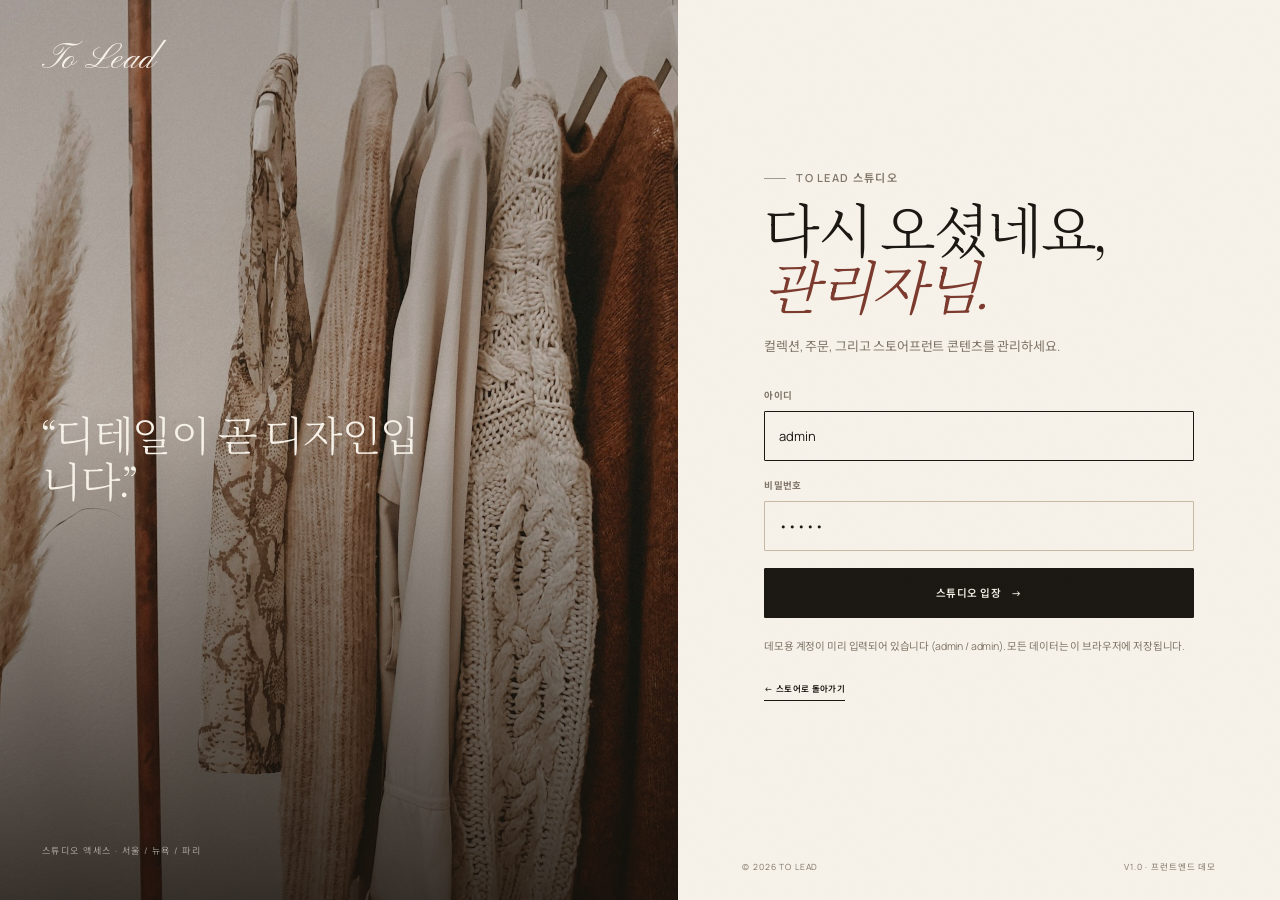
==== admin.html @ ca3bbfea "feat: rebrand as To Lead with Korean storefront and full admin content editor" ====
<!DOCTYPE html>
<html lang="ko" class="no-js">
<head>
  <meta charset="utf-8">
  <meta name="viewport" content="width=device-width, initial-scale=1">
  <meta name="theme-color" content="#f2ede4">
  <meta name="robots" content="noindex">
  <title>To Lead 스튜디오 — 관리자</title>
  <link rel="icon" href="assets/favicon.svg" type="image/svg+xml">
  <link rel="preconnect" href="https://fonts.googleapis.com">
  <link rel="preconnect" href="https://fonts.gstatic.com" crossorigin>
  <link href="https://fonts.googleapis.com/css2?family=Fraunces:ital,opsz,wght@0,9..144,300..600;1,9..144,300..600&family=Manrope:wght@300;400;500;600;700&family=Noto+Sans+KR:wght@300;400;500;600&family=Noto+Serif+KR:wght@300;400;500;600&family=Pinyon+Script&display=swap" rel="stylesheet">
  <link rel="stylesheet" href="assets/css/base.css">
  <link rel="stylesheet" href="assets/css/admin.css">
  <script>document.documentElement.className = document.documentElement.className.replace('no-js', 'js');</script>
</head>
<body class="admin-body" data-page="admin">
  <noscript><div class="noscript-note">To Lead 스튜디오는 JavaScript가 필요합니다.</div></noscript>

  <!-- Login ---------------------------------------------------------------->
  <section class="admin-login" id="admin-login">
    <div class="admin-login__visual">
      <img src="assets/images/editorial-rail.jpg" alt="To Lead 스튜디오의 뉴트럴 컬러 의류가 걸린 랙">
      <div class="admin-login__overlay">
        <span class="wordmark" style="color:var(--paper)">To Lead</span>
        <blockquote>“디테일이 곧 디자인입니다.”</blockquote>
        <span class="admin-login__caption">스튜디오 액세스 · 서울 / 뉴욕 / 파리</span>
      </div>
    </div>
    <div class="admin-login__panel">
      <div class="admin-login__box">
        <p class="eyebrow">To Lead 스튜디오</p>
        <h1>다시 오셨네요,<br><em>관리자님.</em></h1>
        <p class="admin-login__intro">컬렉션, 주문, 그리고 스토어프런트 콘텐츠를 관리하세요.</p>
        <form class="admin-login__form" data-admin-login>
          <div class="field">
            <label for="admin-email">아이디</label>
            <input class="input" id="admin-email" type="text" name="email" value="admin" autocomplete="username" required>
          </div>
          <div class="field">
            <label for="admin-password">비밀번호</label>
            <input class="input" id="admin-password" type="password" name="password" value="admin" autocomplete="current-password" required>
          </div>
          <p class="admin-login__error hide" data-login-error></p>
          <button class="btn btn--full" type="submit">스튜디오 입장 <span aria-hidden="true">→</span></button>
        </form>
        <p class="admin-login__note">데모용 계정이 미리 입력되어 있습니다 (admin / admin). 모든 데이터는 이 브라우저에 저장됩니다.</p>
        <a class="link-underline admin-login__back" href="index.html">← 스토어로 돌아가기</a>
      </div>
      <div class="admin-login__foot"><span>© <span data-year></span> To Lead</span><span>v1.0 · 프런트엔드 데모</span></div>
    </div>
  </section>

  <!-- Admin app ------------------------------------------------------------>
  <div class="admin-app" id="admin-app" hidden>
    <aside class="admin-side" id="admin-side">
      <div class="admin-side__brand">
        <a class="admin-brand" href="#overview"><span>To Lead</span><small>관리자</small></a>
      </div>
      <div class="admin-store"><span class="status-dot"></span>스토어 운영 중 <a href="index.html" target="_blank" rel="noopener">보기 <span aria-hidden="true">↗</span></a></div>
      <nav class="admin-nav" aria-label="스튜디오 메뉴">
        <a href="#overview" data-admin-tab="overview" class="is-active"></a>
        <a href="#orders" data-admin-tab="orders"></a>
        <a href="#products" data-admin-tab="products"></a>
        <a href="#customers" data-admin-tab="customers"></a>
        <a href="#content" data-admin-tab="content"></a>
        <a href="#settings" data-admin-tab="settings"></a>
      </nav>
      <div class="admin-side__bottom">
        <div class="admin-side__tip">
          <span class="eyebrow eyebrow--light">스튜디오 노트</span>
          <p>변경 사항은 이 브라우저에 즉시 저장되고 스토어프런트에 반영됩니다.</p>
        </div>
        <a class="admin-side__link" href="index.html" target="_blank" rel="noopener" data-admin-store-link>스토어프런트 보기 <span aria-hidden="true">↗</span></a>
        <button class="admin-side__link" type="button" data-admin-signout>로그아웃</button>
      </div>
    </aside>

    <div class="admin-main">
      <header class="admin-topbar">
        <div class="admin-topbar__left">
          <button class="icon-btn admin-menu-btn" type="button" data-admin-menu aria-label="메뉴 열기"></button>
          <div class="admin-crumbs"><span>스튜디오</span><span aria-hidden="true">/</span><strong data-admin-crumb>개요</strong></div>
        </div>
        <div class="admin-topbar__tools">
          <label class="admin-search">
            <span data-search-icon aria-hidden="true"></span>
            <input type="search" placeholder="검색 후 Enter" data-admin-search aria-label="스튜디오 검색">
          </label>
          <button class="icon-btn admin-bell" type="button" data-admin-notifications aria-label="알림"></button>
          <div class="admin-user"><span class="admin-avatar">TL</span><div><strong>To Lead</strong><span>오너</span></div></div>
        </div>
      </header>
      <main class="admin-content" id="admin-content"></main>
    </div>

    <div class="admin-scrim" data-admin-scrim></div>
  </div>

  <div class="admin-modal" id="admin-modal" aria-hidden="true">
    <div class="admin-modal__dialog" role="dialog" aria-modal="true" aria-labelledby="admin-modal-title">
      <button class="icon-btn admin-modal__close" type="button" data-admin-close aria-label="닫기"></button>
      <div id="admin-modal-body"></div>
    </div>
  </div>

  <div class="admin-toast-stack" data-admin-toasts role="status" aria-live="polite"></div>

  <script src="assets/js/store.js"></script>
  <script src="assets/js/admin.js"></script>
</body>
</html>
---- assets/css/base.css ----
/* ==========================================================================
   To Lead — base design system
   ========================================================================== */

:root {
  --paper: #f7f2e9;
  --paper-2: #f0e9dd;
  --sand: #e9dfce;
  --sand-deep: #dfd2bd;
  --ink: #1b1712;
  --ink-soft: #38322b;
  --muted: #7f7568;
  --line: #ddd2c1;
  --line-strong: #c8b9a4;
  --accent: #7b3a2d;
  --accent-soft: #a45a49;
  --olive: #4b5343;
  --white: #fffdf8;
  --serif: "Fraunces", "Noto Serif KR", "Iowan Old Style", Georgia, serif;
  --sans: "Manrope", "Noto Sans KR", "Helvetica Neue", Arial, sans-serif;
  --script: "Pinyon Script", "Noto Serif KR", cursive;
  --ease: cubic-bezier(.22, .61, .36, 1);
  --ease-out: cubic-bezier(.16, 1, .3, 1);
  --container: 1320px;
  --container-wide: 1560px;
  --header-h: 78px;
  --announce-h: 34px;
  --shadow-soft: 0 24px 70px rgba(39, 28, 17, .14);
  --shadow-card: 0 1px 0 rgba(255, 255, 255, .4) inset, 0 20px 50px rgba(39, 28, 17, .07);
}

* { box-sizing: border-box; }

html {
  scroll-behavior: smooth;
  -webkit-text-size-adjust: 100%;
}

body {
  margin: 0;
  background: var(--paper);
  color: var(--ink);
  font-family: var(--sans);
  font-size: 15px;
  font-weight: 400;
  line-height: 1.7;
  letter-spacing: -.01em;
  -webkit-font-smoothing: antialiased;
  text-rendering: optimizeLegibility;
  overflow-x: hidden;
}

/* 한글은 자간을 살짝 좁히고, 라틴 세리프 제목은 원래 리듬을 유지합니다. */
h1, h2, h3, h4, .display, .section-head__title {
  letter-spacing: -.025em;
  word-break: keep-all;
}

body::after {
  content: "";
  position: fixed;
  inset: 0;
  z-index: 9998;
  pointer-events: none;
  opacity: .022;
  background-image: url("data:image/svg+xml,%3Csvg xmlns='http://www.w3.org/2000/svg' width='160' height='160'%3E%3Cfilter id='n'%3E%3CfeTurbulence type='fractalNoise' baseFrequency='.82' numOctaves='3' stitchTiles='stitch'/%3E%3C/filter%3E%3Crect width='100%25' height='100%25' filter='url(%23n)'/%3E%3C/svg%3E");
}

body.no-scroll { overflow: hidden; }

img, svg { display: block; max-width: 100%; }
img { height: auto; }

a { color: inherit; text-decoration: none; }
button, input, select, textarea { font: inherit; color: inherit; }
button { cursor: pointer; }
ul, ol { margin: 0; padding: 0; list-style: none; }
p, h1, h2, h3, h4, h5, figure, blockquote { margin: 0; }
address { font-style: normal; }
::selection { background: var(--ink); color: var(--paper); }

:focus-visible {
  outline: 2px solid var(--accent);
  outline-offset: 3px;
}

.skip-link {
  position: fixed;
  left: 16px;
  top: -100px;
  z-index: 400;
  background: var(--ink);
  color: var(--paper);
  padding: 12px 18px;
  font-size: 12px;
  letter-spacing: .1em;
  text-transform: uppercase;
  transition: top .2s;
}
.skip-link:focus { top: 16px; }

/* Layout ------------------------------------------------------------------ */
.container {
  width: min(var(--container), calc(100% - 80px));
  margin-inline: auto;
}
.container-wide {
  width: min(var(--container-wide), calc(100% - 64px));
  margin-inline: auto;
}
.container-narrow {
  width: min(860px, calc(100% - 48px));
  margin-inline: auto;
}

.section { padding: 104px 0; }
.section--tight { padding: 72px 0; }
.section--paper { background: var(--paper-2); }
.section--ink { background: var(--ink); color: var(--paper); }

.section-head {
  display: grid;
  grid-template-columns: 1fr auto;
  align-items: end;
  gap: 24px;
  margin-bottom: 42px;
}
.section-head__title {
  font-family: var(--serif);
  font-weight: 300;
  font-size: clamp(34px, 4.2vw, 58px);
  line-height: 1.02;
  letter-spacing: -.035em;
  max-width: 18ch;
}
.section-head__side {
  display: flex;
  align-items: center;
  gap: 24px;
  padding-bottom: 6px;
}
.section-head__note {
  color: var(--muted);
  font-size: 12px;
  max-width: 28ch;
  line-height: 1.6;
}

/* Typography -------------------------------------------------------------- */
.display {
  font-family: var(--serif);
  font-weight: 300;
  letter-spacing: -.04em;
  line-height: .96;
  font-optical-sizing: auto;
}
.display em {
  font-style: italic;
  font-weight: 300;
  letter-spacing: -.05em;
}
.eyebrow {
  display: inline-flex;
  align-items: center;
  gap: 10px;
  font-size: 10px;
  font-weight: 600;
  letter-spacing: .24em;
  line-height: 1.3;
  text-transform: uppercase;
  color: var(--muted);
}
.eyebrow::before {
  content: "";
  width: 22px;
  height: 1px;
  background: currentColor;
  opacity: .7;
}
.eyebrow--plain::before { display: none; }
.eyebrow--light { color: rgba(247, 242, 233, .68); }

.lede {
  font-size: 15px;
  line-height: 1.75;
  color: var(--muted);
  max-width: 48ch;
}
.micro {
  font-size: 10px;
  letter-spacing: .16em;
  text-transform: uppercase;
  color: var(--muted);
}

.link-underline {
  display: inline-flex;
  align-items: center;
  gap: 8px;
  width: fit-content;
  padding-bottom: 4px;
  border-bottom: 1px solid currentColor;
  font-size: 10.5px;
  font-weight: 600;
  letter-spacing: .18em;
  text-transform: uppercase;
  transition: gap .3s var(--ease), color .3s;
}
.link-underline:hover { gap: 14px; color: var(--accent); }
.link-underline svg { width: 14px; height: 14px; transition: transform .3s var(--ease); }
.link-underline:hover svg { transform: translateX(2px); }

/* Buttons ----------------------------------------------------------------- */
.btn {
  display: inline-flex;
  align-items: center;
  justify-content: center;
  gap: 10px;
  min-height: 50px;
  padding: 0 28px;
  border: 1px solid var(--ink);
  border-radius: 1px;
  background: var(--ink);
  color: var(--paper);
  font-family: var(--sans);
  font-size: 10.5px;
  font-weight: 600;
  letter-spacing: .18em;
  line-height: 1.2;
  text-transform: uppercase;
  transition: background .3s var(--ease), color .3s var(--ease), border-color .3s var(--ease), transform .3s var(--ease);
}
.btn:hover { background: var(--accent); border-color: var(--accent); color: var(--white); }
.btn:active { transform: translateY(1px); }
.btn:disabled {
  opacity: .42;
  cursor: not-allowed;
  transform: none;
}
.btn svg { width: 15px; height: 15px; }
.btn--outline { background: transparent; color: var(--ink); }
.btn--outline:hover { background: var(--ink); border-color: var(--ink); color: var(--paper); }
.btn--light { background: var(--paper); border-color: var(--paper); color: var(--ink); }
.btn--light:hover { background: var(--white); border-color: var(--white); color: var(--ink); }
.btn--ghost-light { background: transparent; color: var(--paper); border-color: rgba(247, 242, 233, .4); }
.btn--ghost-light:hover { background: var(--paper); color: var(--ink); border-color: var(--paper); }
.btn--full { width: 100%; }
.btn--small { min-height: 40px; padding: 0 18px; font-size: 9.5px; }

.icon-btn {
  position: relative;
  display: inline-flex;
  align-items: center;
  justify-content: center;
  width: 38px;
  height: 38px;
  border: 0;
  background: transparent;
  color: var(--ink);
  transition: color .25s, opacity .25s;
}
.icon-btn:hover { color: var(--accent); }
.icon-btn svg { width: 20px; height: 20px; }
.icon-btn:disabled { opacity: .35; cursor: not-allowed; }

/* Announcement ------------------------------------------------------------ */
.announce {
  height: var(--announce-h);
  display: grid;
  grid-template-columns: 1fr auto 1fr;
  align-items: center;
  gap: 16px;
  padding: 0 32px;
  background: var(--ink);
  color: rgba(247, 242, 233, .82);
  font-size: 9.5px;
  font-weight: 500;
  letter-spacing: .17em;
  text-transform: uppercase;
}
.announce__main { color: var(--paper); }
.announce__side { opacity: .6; }
.announce__side:last-child { text-align: right; }

/* Header ------------------------------------------------------------------ */
.site-header {
  position: sticky;
  top: 0;
  z-index: 60;
  background: rgba(247, 242, 233, .9);
  border-bottom: 1px solid var(--line);
  -webkit-backdrop-filter: blur(16px);
  backdrop-filter: blur(16px);
  transition: box-shadow .35s var(--ease), background .35s;
}
.site-header.is-scrolled {
  background: rgba(247, 242, 233, .96);
  box-shadow: 0 12px 40px rgba(39, 28, 17, .07);
}
.header__inner {
  display: grid;
  grid-template-columns: 1fr auto 1fr;
  align-items: center;
  height: var(--header-h);
}
.header__menu { display: none; justify-self: start; }
.wordmark {
  justify-self: start;
  display: inline-flex;
  align-items: center;
  gap: 4px;
  font-family: var(--script);
  font-size: 38px;
  font-weight: 400;
  letter-spacing: .01em;
  line-height: 1;
  color: var(--ink);
}
.wordmark__name { white-space: nowrap; padding-right: 4px; }
.wordmark--script .wordmark__name { transform: translateY(2px); }
.wordmark--image { padding: 2px 0; }
.wordmark--image img { height: 32px; width: auto; max-width: 180px; object-fit: contain; }
.wordmark.is-light { color: var(--paper); }
.wordmark__mark {
  margin-top: 3px;
  font-family: var(--sans);
  font-size: 7px;
  letter-spacing: 0;
  opacity: .55;
}
.header__nav {
  display: flex;
  align-items: center;
  justify-content: center;
  gap: clamp(20px, 3vw, 42px);
}
.header__nav a {
  position: relative;
  padding: 6px 0;
  font-size: 10px;
  font-weight: 600;
  letter-spacing: .17em;
  text-transform: uppercase;
  color: var(--ink-soft);
  white-space: nowrap;
}
.header__nav a::after {
  content: "";
  position: absolute;
  left: 0;
  right: 0;
  bottom: 0;
  height: 1px;
  background: var(--ink);
  transform: scaleX(0);
  transform-origin: right;
  transition: transform .35s var(--ease);
}
.header__nav a:hover::after,
.header__nav a.is-active::after { transform: scaleX(1); transform-origin: left; }
.header__nav a.is-active { color: var(--ink); }
.header__tools {
  justify-self: end;
  display: flex;
  align-items: center;
  gap: 1px;
}
.tool-count {
  position: absolute;
  top: 4px;
  right: 1px;
  min-width: 15px;
  height: 15px;
  padding: 0 4px;
  border-radius: 20px;
  background: var(--accent);
  color: var(--white);
  font-size: 8px;
  font-weight: 700;
  line-height: 15px;
  text-align: center;
  letter-spacing: 0;
}
.tool-count[data-empty="true"] { display: none; }
.header__account-name {
  display: none;
  margin-right: 4px;
  font-size: 9.5px;
  letter-spacing: .1em;
  text-transform: uppercase;
}

/* Mobile navigation ------------------------------------------------------- */
.mobile-nav {
  position: fixed;
  top: 0;
  left: 0;
  z-index: 96;
  display: flex;
  flex-direction: column;
  width: min(440px, 92vw);
  height: 100dvh;
  padding: 24px 28px 32px;
  background: var(--paper);
  box-shadow: var(--shadow-soft);
  transform: translateX(-105%);
  visibility: hidden;
  transition: transform .5s var(--ease-out), visibility .5s;
}
.mobile-nav.is-open { transform: none; visibility: visible; }
.mobile-nav__head {
  display: flex;
  align-items: center;
  justify-content: space-between;
  padding-bottom: 24px;
  border-bottom: 1px solid var(--line);
}
.mobile-nav__links {
  display: flex;
  flex-direction: column;
  gap: 4px;
  padding: 34px 0;
}
.mobile-nav__links a {
  display: flex;
  align-items: baseline;
  gap: 14px;
  padding: 8px 0;
  font-family: var(--serif);
  font-size: 34px;
  font-weight: 300;
  letter-spacing: -.03em;
  line-height: 1.1;
}
.mobile-nav__links a span {
  font-family: var(--sans);
  font-size: 9px;
  letter-spacing: .14em;
  color: var(--muted);
}
.mobile-nav__links a:hover { color: var(--accent); }
.mobile-nav__foot {
  margin-top: auto;
  padding-top: 24px;
  border-top: 1px solid var(--line);
  display: grid;
  gap: 14px;
  font-size: 12px;
  color: var(--muted);
}
.mobile-nav__foot a { color: var(--ink); }

/* Footer ------------------------------------------------------------------ */
.site-footer {
  background: var(--paper);
  border-top: 1px solid var(--line);
  padding-top: 74px;
}
.footer__top {
  display: grid;
  grid-template-columns: minmax(250px, 1.15fr) 2fr;
  gap: 80px;
  padding-bottom: 64px;
}
.footer__brand { max-width: 330px; }
.footer__brand .wordmark { font-size: 36px; }
.footer__blurb {
  margin-top: 18px;
  color: var(--muted);
  font-size: 13px;
  line-height: 1.8;
  max-width: 32ch;
}
.footer__social {
  display: flex;
  gap: 18px;
  margin-top: 26px;
  font-size: 9.5px;
  font-weight: 600;
  letter-spacing: .16em;
  text-transform: uppercase;
  color: var(--muted);
}
.footer__social a:hover { color: var(--ink); }
.footer__cols {
  display: grid;
  grid-template-columns: repeat(4, 1fr);
  gap: 32px;
}
.footer__col h4 {
  margin-bottom: 18px;
  font-size: 9.5px;
  font-weight: 700;
  letter-spacing: .2em;
  text-transform: uppercase;
}
.footer__col a {
  display: block;
  width: fit-content;
  padding: 4px 0;
  color: var(--muted);
  font-size: 13px;
  transition: color .25s;
}
.footer__col a:hover { color: var(--ink); }
.footer__bottom {
  display: flex;
  align-items: center;
  justify-content: space-between;
  gap: 24px;
  padding: 22px 0;
  border-top: 1px solid var(--line);
  color: var(--muted);
  font-size: 9.5px;
  letter-spacing: .1em;
  text-transform: uppercase;
}
.footer__legal { display: flex; gap: 22px; }
.footer__legal a:hover { color: var(--ink); }
.footer__currency { display: flex; align-items: center; gap: 10px; }
.pay-marks { display: flex; gap: 5px; }
.pay-marks span {
  display: inline-flex;
  align-items: center;
  justify-content: center;
  height: 20px;
  padding: 0 6px;
  border: 1px solid var(--line-strong);
  font-size: 7px;
  font-weight: 700;
  letter-spacing: .06em;
}

/* Overlay, drawers, modals ------------------------------------------------ */
.scrim {
  position: fixed;
  inset: 0;
  z-index: 90;
  background: rgba(22, 17, 12, .42);
  -webkit-backdrop-filter: blur(3px);
  backdrop-filter: blur(3px);
  opacity: 0;
  visibility: hidden;
  transition: opacity .4s var(--ease), visibility .4s;
}
.scrim.is-visible { opacity: 1; visibility: visible; }

.drawer {
  position: fixed;
  top: 0;
  right: 0;
  z-index: 97;
  display: flex;
  flex-direction: column;
  width: min(460px, 100vw);
  height: 100dvh;
  background: var(--paper);
  box-shadow: var(--shadow-soft);
  transform: translateX(105%);
  visibility: hidden;
  transition: transform .5s var(--ease-out), visibility .5s;
}
.drawer.is-open { transform: none; visibility: visible; }
.drawer--wish { z-index: 96; }
.drawer__head {
  display: flex;
  align-items: flex-start;
  justify-content: space-between;
  gap: 16px;
  padding: 26px 28px 20px;
  border-bottom: 1px solid var(--line);
}
.drawer__title {
  font-family: var(--serif);
  font-size: 28px;
  font-weight: 300;
  letter-spacing: -.025em;
  line-height: 1.1;
}
.drawer__title span { color: var(--muted); font-family: var(--sans); font-size: 11px; letter-spacing: .1em; vertical-align: middle; margin-left: 6px; }
.drawer__body { flex: 1; overflow-y: auto; padding: 22px 28px; }
.drawer__foot { border-top: 1px solid var(--line); padding: 22px 28px 26px; }
.drawer__empty {
  display: flex;
  flex-direction: column;
  align-items: center;
  justify-content: center;
  height: 100%;
  min-height: 300px;
  text-align: center;
  color: var(--muted);
}
.drawer__empty svg { width: 38px; height: 38px; margin-bottom: 18px; opacity: .6; }
.drawer__empty h3 { font-family: var(--serif); font-size: 24px; font-weight: 300; color: var(--ink); margin-bottom: 6px; }
.drawer__empty p { font-size: 13px; max-width: 28ch; margin-bottom: 22px; }

.ship-meter { margin-bottom: 20px; }
.ship-meter__label {
  display: flex;
  justify-content: space-between;
  gap: 16px;
  margin-bottom: 8px;
  font-size: 10px;
  letter-spacing: .08em;
  color: var(--muted);
}
.ship-meter__track { height: 2px; background: var(--line); overflow: hidden; }
.ship-meter__fill { height: 100%; background: var(--accent); transition: width .5s var(--ease); }

.cart-line {
  display: grid;
  grid-template-columns: 82px 1fr auto;
  gap: 16px;
  padding: 0 0 20px;
  margin-bottom: 20px;
  border-bottom: 1px solid var(--line);
}
.cart-line:last-child { margin-bottom: 0; }
.cart-line__media { width: 82px; aspect-ratio: 3/4; background: var(--sand); overflow: hidden; }
.cart-line__media img { width: 100%; height: 100%; object-fit: cover; }
.cart-line__info { min-width: 0; }
.cart-line__name {
  font-family: var(--serif);
  font-size: 16px;
  font-weight: 400;
  line-height: 1.25;
  letter-spacing: -.01em;
  margin-bottom: 3px;
}
.cart-line__meta { font-size: 10.5px; letter-spacing: .06em; color: var(--muted); }
.cart-line__price { margin-top: 8px; font-size: 12px; }
.cart-line__side { display: flex; flex-direction: column; align-items: flex-end; justify-content: space-between; }
.cart-line__remove { border: 0; background: none; color: var(--muted); padding: 2px; }
.cart-line__remove:hover { color: var(--accent); }
.cart-line__remove svg { width: 14px; height: 14px; }
.qty {
  display: inline-flex;
  align-items: center;
  border: 1px solid var(--line);
  height: 32px;
}
.qty button {
  width: 28px;
  height: 100%;
  border: 0;
  background: none;
  font-size: 15px;
  line-height: 1;
  color: var(--muted);
}
.qty button:hover { color: var(--ink); }
.qty span { min-width: 22px; text-align: center; font-size: 11px; }

.cart-summary { display: grid; gap: 8px; margin-bottom: 16px; }
.cart-summary__row { display: flex; justify-content: space-between; font-size: 12px; color: var(--muted); }
.cart-summary__row--total {
  margin-top: 6px;
  padding-top: 12px;
  border-top: 1px solid var(--line);
  color: var(--ink);
  font-size: 14px;
  font-weight: 600;
}
.drawer__note { margin-top: 12px; text-align: center; font-size: 9.5px; letter-spacing: .1em; text-transform: uppercase; color: var(--muted); }

.wish-line {
  display: grid;
  grid-template-columns: 72px 1fr auto;
  gap: 14px;
  align-items: center;
  padding: 0 0 18px;
  margin-bottom: 18px;
  border-bottom: 1px solid var(--line);
}
.wish-line__media { width: 72px; aspect-ratio: 3/4; background: var(--sand); overflow: hidden; }
.wish-line__media img { width: 100%; height: 100%; object-fit: cover; }
.wish-line h4 { font-family: var(--serif); font-size: 15px; font-weight: 400; }
.wish-line p { font-size: 11px; color: var(--muted); }
.wish-line__actions { display: flex; flex-direction: column; gap: 8px; align-items: flex-end; }
.wish-line__actions .link-underline { font-size: 8.5px; }

/* Search ------------------------------------------------------------------ */
.search-panel {
  position: fixed;
  inset: 0;
  z-index: 99;
  background: var(--paper);
  opacity: 0;
  visibility: hidden;
  transform: translateY(-2%);
  transition: opacity .35s var(--ease), transform .45s var(--ease-out), visibility .4s;
  overflow-y: auto;
}
.search-panel.is-open { opacity: 1; visibility: visible; transform: none; }
.search-panel__inner { width: min(960px, calc(100% - 48px)); margin: 0 auto; padding: 26px 0 60px; }
.search-panel__head {
  display: flex;
  align-items: center;
  justify-content: space-between;
  padding-bottom: 22px;
  border-bottom: 1px solid var(--line);
}
.search-form { position: relative; margin: 38px 0 12px; }
.search-form input {
  width: 100%;
  padding: 8px 48px 16px 0;
  border: 0;
  border-bottom: 1px solid var(--ink);
  border-radius: 0;
  background: transparent;
  font-family: var(--serif);
  font-size: clamp(30px, 4.5vw, 52px);
  font-weight: 300;
  letter-spacing: -.04em;
  outline: none;
}
.search-form input::placeholder { color: var(--line-strong); }
.search-form__clear { position: absolute; right: 0; bottom: 18px; }
.search-suggestions { display: flex; flex-wrap: wrap; gap: 8px; margin: 18px 0 42px; }
.search-suggestions button {
  border: 1px solid var(--line);
  background: transparent;
  padding: 7px 14px;
  font-size: 10.5px;
  letter-spacing: .08em;
  color: var(--muted);
  transition: border-color .25s, color .25s;
}
.search-suggestions button:hover { border-color: var(--ink); color: var(--ink); }
.search-results { display: grid; grid-template-columns: 1fr 1fr; gap: 12px 32px; }
.search-result {
  display: grid;
  grid-template-columns: 66px 1fr auto;
  align-items: center;
  gap: 14px;
  padding: 10px 0;
  border-bottom: 1px solid var(--line);
}
.search-result__media { width: 66px; aspect-ratio: 3/4; background: var(--sand); overflow: hidden; }
.search-result__media img { width: 100%; height: 100%; object-fit: cover; }
.search-result h4 { font-family: var(--serif); font-size: 15px; font-weight: 400; line-height: 1.25; }
.search-result p { font-size: 10px; color: var(--muted); letter-spacing: .06em; }
.search-result span { font-size: 12px; }
.search-empty { padding: 30px 0; color: var(--muted); font-size: 13px; }
.search-heading { margin: 0 0 12px; font-size: 10px; letter-spacing: .18em; text-transform: uppercase; color: var(--muted); }

/* Modal ------------------------------------------------------------------- */
.modal {
  position: fixed;
  inset: 0;
  z-index: 100;
  display: grid;
  place-items: center;
  padding: 20px;
  opacity: 0;
  visibility: hidden;
  transition: opacity .3s var(--ease), visibility .3s;
  overflow-y: auto;
}
.modal.is-open { opacity: 1; visibility: visible; }
.modal__dialog {
  position: relative;
  width: min(520px, 100%);
  max-height: calc(100dvh - 40px);
  overflow-y: auto;
  background: var(--paper);
  padding: 42px;
  box-shadow: var(--shadow-soft);
  transform: translateY(16px);
  transition: transform .4s var(--ease-out);
}
.modal.is-open .modal__dialog { transform: none; }
.modal__dialog--wide { width: min(820px, 100%); }
.modal__close { position: absolute; top: 14px; right: 14px; }
.modal__eyebrow { margin-bottom: 12px; }
.modal__title {
  font-family: var(--serif);
  font-size: clamp(28px, 4vw, 40px);
  font-weight: 300;
  line-height: 1.05;
  letter-spacing: -.035em;
}
.modal__text { margin-top: 10px; color: var(--muted); font-size: 13px; line-height: 1.7; }

/* Quick add --------------------------------------------------------------- */
.quick-add__product { display: grid; grid-template-columns: 126px 1fr; gap: 24px; margin: 28px 0 24px; }
.quick-add__media { width: 126px; aspect-ratio: 3/4; background: var(--sand); overflow: hidden; }
.quick-add__media img { width: 100%; height: 100%; object-fit: cover; }
.quick-add__name { font-family: var(--serif); font-size: 22px; font-weight: 400; line-height: 1.15; }
.quick-add__price { font-size: 13px; margin-top: 5px; }
.quick-add__meta { color: var(--muted); font-size: 11px; margin-top: 8px; }
.quick-add__sizes { display: flex; flex-wrap: wrap; gap: 7px; margin: 8px 0 22px; }
.quick-add__sizes button {
  min-width: 42px;
  height: 38px;
  padding: 0 11px;
  border: 1px solid var(--line-strong);
  background: transparent;
  font-size: 10.5px;
  letter-spacing: .06em;
}
.quick-add__sizes button:hover { border-color: var(--ink); }
.quick-add__sizes button.is-selected { background: var(--ink); border-color: var(--ink); color: var(--paper); }
.quick-add__link { margin-top: 15px; display: flex; justify-content: center; }

/* Toasts ------------------------------------------------------------------ */
.toast-stack {
  position: fixed;
  right: 24px;
  bottom: 24px;
  z-index: 300;
  display: flex;
  flex-direction: column;
  align-items: flex-end;
  gap: 8px;
  pointer-events: none;
}
.toast {
  display: flex;
  align-items: center;
  gap: 10px;
  min-width: 220px;
  max-width: 360px;
  padding: 13px 18px;
  background: var(--ink);
  color: var(--paper);
  box-shadow: 0 16px 40px rgba(22, 17, 12, .25);
  font-size: 12px;
  line-height: 1.5;
  letter-spacing: .01em;
  opacity: 0;
  transform: translateY(10px);
  animation: toast-in .35s var(--ease-out) forwards;
}
.toast svg { width: 15px; height: 15px; flex: 0 0 auto; color: var(--sand); }
.toast.is-out { animation: toast-out .3s var(--ease) forwards; }
@keyframes toast-in { to { opacity: 1; transform: none; } }
@keyframes toast-out { to { opacity: 0; transform: translateY(8px); } }

/* Forms ------------------------------------------------------------------- */
.field { display: grid; gap: 7px; }
.field > label,
.form-label {
  font-size: 9.5px;
  font-weight: 700;
  letter-spacing: .16em;
  text-transform: uppercase;
  color: var(--muted);
}
.input,
.select,
.textarea {
  width: 100%;
  height: 50px;
  padding: 0 14px;
  border: 1px solid var(--line-strong);
  border-radius: 1px;
  background: transparent;
  color: var(--ink);
  font-size: 13px;
  outline: none;
  transition: border-color .25s;
}
.textarea { height: auto; min-height: 96px; padding: 12px 14px; resize: vertical; line-height: 1.6; }
.input:focus, .select:focus, .textarea:focus { border-color: var(--ink); }
.input::placeholder, .textarea::placeholder { color: var(--muted); opacity: .7; }
.select {
  appearance: none;
  -webkit-appearance: none;
  padding-right: 38px;
  background-image: url("data:image/svg+xml,%3Csvg xmlns='http://www.w3.org/2000/svg' width='12' height='12' viewBox='0 0 24 24' fill='none' stroke='%231b1712' stroke-width='1.5'%3E%3Cpath d='m6 9 6 6 6-6'/%3E%3C/svg%3E");
  background-repeat: no-repeat;
  background-position: right 14px center;
}
.form-grid { display: grid; grid-template-columns: 1fr 1fr; gap: 16px; }
.form-grid .field--full { grid-column: 1 / -1; }
.form-note { font-size: 11px; line-height: 1.65; color: var(--muted); }
.form-error { color: var(--accent); font-size: 11px; margin-top: 8px; }
.check { display: flex; gap: 10px; align-items: flex-start; font-size: 12px; color: var(--muted); cursor: pointer; }
.check input { width: 15px; height: 15px; margin-top: 2px; accent-color: var(--ink); }

/* Product cards ----------------------------------------------------------- */
.product-grid {
  display: grid;
  grid-template-columns: repeat(4, minmax(0, 1fr));
  gap: 38px 24px;
}
.product-card { position: relative; min-width: 0; }
.product-card__media {
  position: relative;
  display: block;
  aspect-ratio: 3 / 4;
  background: var(--sand);
  overflow: hidden;
}
.product-card__media img {
  width: 100%;
  height: 100%;
  object-fit: cover;
  transition: transform 1.1s var(--ease-out), filter .5s;
}
.product-card:hover .product-card__media img { transform: scale(1.035); }
.product-card__badges {
  position: absolute;
  top: 12px;
  left: 12px;
  z-index: 2;
  display: flex;
  flex-direction: column;
  gap: 5px;
  align-items: flex-start;
}
.badge {
  display: inline-flex;
  align-items: center;
  height: 22px;
  padding: 0 8px;
  background: var(--paper);
  color: var(--ink);
  font-size: 8px;
  font-weight: 700;
  letter-spacing: .14em;
  text-transform: uppercase;
}
.badge--dark { background: var(--ink); color: var(--paper); }
.badge--sale { background: var(--accent); color: var(--white); }
.badge--muted { background: rgba(247, 242, 233, .88); color: var(--ink); }
.wish-btn {
  position: absolute;
  top: 10px;
  right: 10px;
  z-index: 2;
  display: grid;
  place-items: center;
  width: 34px;
  height: 34px;
  border: 0;
  border-radius: 50%;
  background: rgba(247, 242, 233, .86);
  color: var(--ink);
  -webkit-backdrop-filter: blur(6px);
  backdrop-filter: blur(6px);
  transition: background .25s, color .25s, transform .25s;
}
.wish-btn:hover { background: var(--paper); transform: scale(1.05); }
.wish-btn svg { width: 17px; height: 17px; }
.wish-btn.is-active { background: var(--ink); color: var(--paper); }
.wish-btn.is-active svg { fill: currentColor; }
.quick-add-btn {
  position: absolute;
  left: 12px;
  right: 12px;
  bottom: 12px;
  z-index: 2;
  display: flex;
  align-items: center;
  justify-content: center;
  gap: 8px;
  height: 42px;
  border: 0;
  background: rgba(247, 242, 233, .94);
  color: var(--ink);
  font-size: 9px;
  font-weight: 700;
  letter-spacing: .16em;
  text-transform: uppercase;
  -webkit-backdrop-filter: blur(8px);
  backdrop-filter: blur(8px);
  opacity: 0;
  transform: translateY(10px);
  transition: opacity .3s var(--ease), transform .3s var(--ease), background .25s;
}
.quick-add-btn:hover { background: var(--ink); color: var(--paper); }
.quick-add-btn svg { width: 13px; height: 13px; }
.product-card:hover .quick-add-btn,
.product-card:focus-within .quick-add-btn { opacity: 1; transform: none; }
.product-card__info { padding-top: 14px; }
.product-card__meta {
  display: flex;
  justify-content: space-between;
  gap: 10px;
  margin-bottom: 5px;
  font-size: 8.5px;
  font-weight: 600;
  letter-spacing: .14em;
  text-transform: uppercase;
  color: var(--muted);
}
.product-card__name {
  font-family: var(--serif);
  font-size: 17px;
  font-weight: 400;
  line-height: 1.25;
  letter-spacing: -.015em;
}
.product-card__name a:hover { color: var(--accent); }
.product-card__bottom {
  display: flex;
  align-items: center;
  justify-content: space-between;
  gap: 12px;
  margin-top: 7px;
}
.product-card__price { font-size: 12px; letter-spacing: .02em; }
.product-card__price s { color: var(--muted); margin-left: 5px; font-size: 10.5px; }
.product-card__price .sale { color: var(--accent); }
.swatches { display: flex; gap: 5px; }
.swatch-dot {
  width: 10px;
  height: 10px;
  border-radius: 50%;
  border: 1px solid rgba(27, 23, 18, .16);
  box-shadow: 0 0 0 1px var(--paper) inset;
}
.sold-out-note { color: var(--muted); font-size: 10px; letter-spacing: .08em; text-transform: uppercase; }

/* Reveal animations ------------------------------------------------------- */
.js [data-reveal] {
  opacity: 0;
  transform: translateY(26px);
  transition: opacity .9s var(--ease), transform .9s var(--ease);
}
.js [data-reveal].is-in { opacity: 1; transform: none; }
.js [data-reveal][data-delay="1"] { transition-delay: .1s; }
.js [data-reveal][data-delay="2"] { transition-delay: .2s; }
.js [data-reveal][data-delay="3"] { transition-delay: .3s; }

@keyframes fade-up {
  from { opacity: 0; transform: translateY(16px); }
  to { opacity: 1; transform: none; }
}

/* Helpers ----------------------------------------------------------------- */
.sr-only {
  position: absolute;
  width: 1px;
  height: 1px;
  padding: 0;
  margin: -1px;
  overflow: hidden;
  clip: rect(0, 0, 0, 0);
  white-space: nowrap;
  border: 0;
}
.muted { color: var(--muted); }
.text-center { text-align: center; }
.hide { display: none !important; }
.rule { border: 0; border-top: 1px solid var(--line); }
.noscript-note {
  padding: 18px;
  background: var(--sand);
  text-align: center;
  font-size: 13px;
}

/* Responsive -------------------------------------------------------------- */
@media (max-width: 1180px) {
  .header__nav { gap: 22px; }
  .footer__top { gap: 48px; }
  .footer__cols { gap: 24px; }
}

@media (max-width: 980px) {
  :root { --header-h: 68px; }
  .container { width: calc(100% - 56px); }
  .container-wide { width: calc(100% - 48px); }
  .section { padding: 80px 0; }
  .header__nav { display: none; }
  .header__inner { grid-template-columns: auto 1fr auto; }
  .header__menu { display: inline-flex; }
  .wordmark { justify-self: center; font-size: 27px; }
  .header__tools .icon-btn--account,
  .header__tools .icon-btn--wish { display: none; }
  .product-grid { grid-template-columns: repeat(3, minmax(0, 1fr)); }
  .quick-add-btn { opacity: 1; transform: none; }
  .footer__top { grid-template-columns: 1fr; gap: 46px; }
  .footer__brand { max-width: 440px; }
  .search-results { grid-template-columns: 1fr; }
}

@media (max-width: 760px) {
  :root { --header-h: 62px; --announce-h: 31px; }
  .announce { grid-template-columns: 1fr; padding: 0 16px; text-align: center; font-size: 8.5px; letter-spacing: .13em; }
  .announce__side { display: none; }
  .container { width: calc(100% - 36px); }
  .container-wide { width: calc(100% - 32px); }
  .container-narrow { width: calc(100% - 36px); }
  .section { padding: 64px 0; }
  .section--tight { padding: 48px 0; }
  .section-head { grid-template-columns: 1fr; align-items: start; margin-bottom: 28px; }
  .section-head__side { padding: 0; justify-content: space-between; }
  .product-grid { grid-template-columns: repeat(2, minmax(0, 1fr)); gap: 30px 12px; }
  .product-card__name { font-size: 15px; }
  .product-card__meta { font-size: 7.5px; }
  .product-card__price { font-size: 11px; }
  .product-card__bottom { align-items: flex-start; }
  .swatches { display: none; }
  .quick-add-btn { left: 7px; right: 7px; bottom: 7px; height: 36px; font-size: 8px; }
  .wish-btn { top: 7px; right: 7px; width: 30px; height: 30px; }
  .wish-btn svg { width: 15px; height: 15px; }
  .badge { height: 20px; font-size: 7px; padding: 0 6px; }
  .footer__cols { grid-template-columns: 1fr 1fr; row-gap: 34px; }
  .footer__bottom { flex-direction: column; align-items: flex-start; gap: 14px; }
  .footer__legal { flex-wrap: wrap; gap: 10px 18px; }
  .modal__dialog { padding: 34px 24px 28px; }
  .drawer__head { padding: 20px 20px 16px; }
  .drawer__body { padding: 18px 20px; }
  .drawer__foot { padding: 18px 20px 24px; }
  .search-panel__inner { width: calc(100% - 36px); }
  .toast-stack { left: 16px; right: 16px; bottom: 16px; align-items: stretch; }
  .toast { max-width: none; width: 100%; }
  .form-grid { grid-template-columns: 1fr; }
  .footer__top { padding-bottom: 44px; }
}

@media (max-width: 440px) {
  .header__nav { display: none; }
  .header__tools .icon-btn--search { display: none; }
  .quick-add__product { grid-template-columns: 96px 1fr; gap: 16px; }
  .quick-add__media { width: 96px; }
  .search-suggestions { margin-bottom: 28px; }
}

@media (prefers-reduced-motion: reduce) {
  html { scroll-behavior: auto; }
  *, *::before, *::after {
    animation-duration: .001ms !important;
    animation-iteration-count: 1 !important;
    transition-duration: .001ms !important;
  }
  .js [data-reveal] { opacity: 1; transform: none; }
}

/* Korean typography ------------------------------------------------------- */
.eyebrow { font-size: 11px; letter-spacing: .12em; }
.micro { font-size: 10.5px; letter-spacing: .05em; }
.link-underline { font-size: 11.5px; letter-spacing: .04em; }
.announce { font-size: 11px; letter-spacing: .02em; }
.btn { letter-spacing: .05em; }
.display { line-height: 1.02; }
.footer__col h4 { letter-spacing: .08em; }
.field label { letter-spacing: .04em; text-transform: none; }
.toast { letter-spacing: 0; }
---- assets/css/admin.css ----
/* ==========================================================================
   To Lead 스튜디오 — 관리자 인터페이스
   ========================================================================== */

.admin-body { background: #f2ede4; }
.admin-body::after { opacity: .015; }
[hidden] { display: none !important; }

/* Login ------------------------------------------------------------------- */
.admin-login {
  display: grid;
  grid-template-columns: 1.06fr .94fr;
  min-height: 100dvh;
  background: var(--paper);
}
.admin-login__visual { position: relative; min-height: 100dvh; overflow: hidden; background: var(--ink); }
.admin-login__visual > img { position: absolute; inset: 0; width: 100%; height: 100%; object-fit: cover; opacity: .88; }
.admin-login__visual::after {
  content: "";
  position: absolute;
  inset: 0;
  background: linear-gradient(180deg, rgba(20, 15, 10, .22) 0%, rgba(20, 15, 10, .08) 45%, rgba(20, 15, 10, .78) 100%);
}
.admin-login__overlay {
  position: absolute;
  inset: 0;
  z-index: 2;
  display: flex;
  flex-direction: column;
  justify-content: space-between;
  padding: 42px;
  color: var(--paper);
}
.admin-login__overlay .wordmark { font-size: 36px; }
.admin-login__overlay blockquote {
  max-width: 16ch;
  font-family: var(--serif);
  font-size: clamp(28px, 3.2vw, 46px);
  font-weight: 300;
  line-height: 1.12;
  letter-spacing: -.03em;
}
.admin-login__caption { font-size: 9px; letter-spacing: .16em; text-transform: uppercase; opacity: .58; }
.admin-login__panel {
  position: relative;
  display: grid;
  place-items: center;
  min-height: 100dvh;
  padding: 52px clamp(30px, 5vw, 84px) 90px;
}
.admin-login__box { width: min(430px, 100%); }
.admin-login__box h1 {
  margin-top: 18px;
  font-family: var(--serif);
  font-size: clamp(42px, 4.5vw, 60px);
  font-weight: 300;
  line-height: .98;
  letter-spacing: -.045em;
}
.admin-login__box h1 em { font-style: italic; color: var(--accent); }
.admin-login__intro { margin-top: 18px; max-width: 38ch; color: var(--muted); font-size: 13px; line-height: 1.75; }
.admin-login__form { display: grid; gap: 17px; margin-top: 30px; }
.admin-login__error { color: var(--accent); font-size: 11px; }
.admin-login__note { margin-top: 20px; color: var(--muted); font-size: 10.5px; line-height: 1.7; }
.admin-login__back { margin-top: 26px; font-size: 8.5px; }
.admin-login__foot {
  position: absolute;
  left: clamp(30px, 5vw, 84px);
  right: clamp(30px, 5vw, 84px);
  bottom: 26px;
  display: flex;
  justify-content: space-between;
  gap: 20px;
  color: var(--muted);
  font-size: 8.5px;
  letter-spacing: .1em;
  text-transform: uppercase;
}

/* App shell --------------------------------------------------------------- */
.admin-app { min-height: 100dvh; }
.admin-side {
  position: fixed;
  top: 0;
  left: 0;
  bottom: 0;
  z-index: 60;
  display: flex;
  flex-direction: column;
  width: 256px;
  padding: 26px 18px 20px;
  background: var(--ink);
  color: var(--paper);
  overflow-y: auto;
}
.admin-side__brand { padding: 0 10px 24px; }
.admin-brand { display: inline-flex; align-items: baseline; gap: 8px; color: var(--paper); }
.admin-brand span { font-family: var(--serif); font-size: 28px; font-weight: 400; letter-spacing: .14em; line-height: 1; }
.admin-brand small { font-family: var(--sans); font-size: 8px; letter-spacing: .22em; text-transform: uppercase; opacity: .5; }
.admin-store {
  display: flex;
  align-items: center;
  gap: 7px;
  margin: 0 6px 24px;
  padding: 9px 11px;
  border: 1px solid rgba(247, 242, 233, .13);
  color: rgba(247, 242, 233, .62);
  font-size: 9px;
  letter-spacing: .06em;
}
.admin-store a { margin-left: auto; color: var(--paper); opacity: .8; }
.status-dot { width: 5px; height: 5px; border-radius: 50%; background: #9ab38c; box-shadow: 0 0 0 3px rgba(154, 179, 140, .12); }
.admin-nav { display: grid; gap: 2px; }
.admin-nav a {
  display: flex;
  align-items: center;
  gap: 11px;
  padding: 11px 11px;
  border-left: 2px solid transparent;
  color: rgba(247, 242, 233, .56);
  font-size: 11px;
  letter-spacing: .03em;
  transition: background .25s, color .25s, border-color .25s;
}
.admin-nav a svg { width: 16px; height: 16px; opacity: .72; }
.admin-nav a:hover { background: rgba(247, 242, 233, .05); color: var(--paper); }
.admin-nav a.is-active { background: rgba(247, 242, 233, .08); border-left-color: var(--sand); color: var(--paper); }
.admin-nav a.is-active svg { opacity: 1; }
.admin-nav__count {
  margin-left: auto;
  min-width: 19px;
  padding: 1px 5px;
  border-radius: 20px;
  background: rgba(247, 242, 233, .12);
  font-size: 8px;
  line-height: 15px;
  text-align: center;
  letter-spacing: 0;
}
.admin-side__bottom { margin-top: auto; padding-top: 26px; }
.admin-side__tip { margin: 0 6px 20px; padding-top: 18px; border-top: 1px solid rgba(247, 242, 233, .11); }
.admin-side__tip p { margin-top: 7px; color: rgba(247, 242, 233, .42); font-size: 9.5px; line-height: 1.7; }
.admin-side__link {
  display: flex;
  align-items: center;
  justify-content: space-between;
  width: 100%;
  padding: 9px 10px;
  border: 0;
  background: transparent;
  color: rgba(247, 242, 233, .56);
  font-size: 10px;
  letter-spacing: .06em;
  text-align: left;
}
.admin-side__link:hover { color: var(--paper); }
.admin-menu-btn { display: none; }

.admin-main { margin-left: 256px; min-height: 100dvh; }
.admin-topbar {
  position: sticky;
  top: 0;
  z-index: 40;
  display: flex;
  align-items: center;
  justify-content: space-between;
  gap: 20px;
  height: 72px;
  padding: 0 34px;
  border-bottom: 1px solid var(--line);
  background: rgba(242, 237, 228, .92);
  -webkit-backdrop-filter: blur(14px);
  backdrop-filter: blur(14px);
}
.admin-topbar__left { display: flex; align-items: center; gap: 12px; min-width: 0; }
.admin-crumbs { display: flex; align-items: center; gap: 8px; color: var(--muted); font-size: 10px; letter-spacing: .04em; }
.admin-crumbs strong { color: var(--ink); font-weight: 600; }
.admin-topbar__tools { display: flex; align-items: center; gap: 12px; }
.admin-search {
  display: flex;
  align-items: center;
  gap: 8px;
  width: min(290px, 26vw);
  height: 38px;
  padding: 0 12px;
  border: 1px solid var(--line);
  background: rgba(247, 242, 233, .54);
  color: var(--muted);
}
.admin-search svg { width: 14px; height: 14px; flex: 0 0 auto; }
.admin-search input {
  width: 100%;
  border: 0;
  background: transparent;
  font-size: 11px;
  outline: none;
}
.admin-search input::placeholder { color: var(--muted); opacity: .7; }
.admin-bell svg { width: 18px; height: 18px; }
.admin-user { display: flex; align-items: center; gap: 9px; padding-left: 10px; border-left: 1px solid var(--line); }
.admin-avatar {
  display: grid;
  place-items: center;
  width: 34px;
  height: 34px;
  border-radius: 50%;
  background: var(--ink);
  color: var(--paper);
  font-size: 9px;
  letter-spacing: .04em;
}
.admin-user strong { display: block; font-size: 10.5px; font-weight: 600; line-height: 1.2; }
.admin-user span:not(.admin-avatar) { font-size: 8.5px; color: var(--muted); }
.admin-content { width: min(1500px, 100%); margin: 0 auto; padding: 32px 34px 60px; }

/* Page head --------------------------------------------------------------- */
.admin-head { display: flex; align-items: flex-end; justify-content: space-between; gap: 24px; margin-bottom: 24px; }
.admin-head h1 {
  margin-top: 9px;
  font-family: var(--serif);
  font-size: clamp(30px, 3.2vw, 42px);
  font-weight: 300;
  line-height: 1.02;
  letter-spacing: -.04em;
}
.admin-head h1 em { font-style: italic; }
.admin-head p { margin-top: 7px; color: var(--muted); font-size: 11.5px; }
.admin-head__actions { display: flex; align-items: center; gap: 8px; flex-wrap: wrap; }
.admin-head__actions .btn { min-height: 40px; padding: 0 17px; font-size: 9px; }
.btn--admin-ghost { background: transparent; color: var(--ink); border-color: var(--line-strong); }
.btn--admin-ghost:hover { background: var(--ink); border-color: var(--ink); color: var(--paper); }

/* KPI cards --------------------------------------------------------------- */
.kpi-grid { display: grid; grid-template-columns: repeat(4, 1fr); gap: 12px; }
.kpi {
  position: relative;
  min-width: 0;
  padding: 18px 18px 14px;
  border: 1px solid var(--line);
  background: var(--paper);
  overflow: hidden;
}
.kpi__label { display: flex; align-items: center; justify-content: space-between; gap: 10px; color: var(--muted); font-size: 8.5px; font-weight: 600; letter-spacing: .12em; text-transform: uppercase; }
.kpi__value { margin-top: 12px; font-family: var(--serif); font-size: clamp(27px, 2.5vw, 36px); font-weight: 300; line-height: 1; letter-spacing: -.04em; }
.kpi__delta { display: flex; align-items: center; gap: 5px; margin-top: 8px; color: var(--muted); font-size: 9px; }
.kpi__delta strong { font-weight: 600; }
.kpi__delta.is-up strong, .kpi__delta.is-up svg { color: #557044; }
.kpi__delta.is-down strong, .kpi__delta.is-down svg { color: var(--accent); }
.kpi__delta svg { width: 11px; height: 11px; }
.kpi__spark { margin-top: 12px; height: 28px; }
.spark { width: 100%; height: 28px; overflow: visible; }
.spark path { fill: none; stroke: var(--ink); stroke-width: 1.2; vector-effect: non-scaling-stroke; opacity: .55; }

/* Layout panels ----------------------------------------------------------- */
.admin-grid { display: grid; grid-template-columns: minmax(0, 1.55fr) minmax(290px, .85fr); gap: 12px; margin-top: 12px; align-items: start; }
.admin-grid--lower { grid-template-columns: minmax(0, 1.4fr) minmax(290px, 1fr); }
.panel { border: 1px solid var(--line); background: var(--paper); padding: 20px; min-width: 0; }
.panel--flush { padding-bottom: 4px; }
.panel__head { display: flex; align-items: flex-start; justify-content: space-between; gap: 14px; margin-bottom: 16px; }
.panel__title { font-family: var(--serif); font-size: 20px; font-weight: 400; line-height: 1.1; letter-spacing: -.02em; }
.panel__sub { margin-top: 4px; color: var(--muted); font-size: 9.5px; }
.panel__link { display: inline-flex; align-items: center; gap: 6px; border: 0; background: none; padding: 0; color: var(--muted); font-size: 8.5px; letter-spacing: .1em; text-transform: uppercase; }
.panel__link:hover { color: var(--ink); }
.panel__link svg { width: 12px; height: 12px; }
.range-toggle { display: inline-flex; border: 1px solid var(--line); }
.range-toggle button {
  height: 28px;
  padding: 0 10px;
  border: 0;
  border-right: 1px solid var(--line);
  background: transparent;
  color: var(--muted);
  font-size: 8px;
  letter-spacing: .08em;
  text-transform: uppercase;
}
.range-toggle button:last-child { border-right: 0; }
.range-toggle button.is-active { background: var(--ink); color: var(--paper); }

/* Chart ------------------------------------------------------------------- */
.chart-wrap { position: relative; margin-top: 4px; }
.chart-svg { display: block; width: 100%; height: auto; overflow: visible; }
.chart-grid line { stroke: var(--line); stroke-width: 1; stroke-dasharray: 2 4; }
.chart-grid text { fill: var(--muted); font-family: var(--sans); font-size: 8px; }
.chart-area { fill: url(#chart-fill); }
.chart-line { fill: none; stroke: var(--ink); stroke-width: 1.6; vector-effect: non-scaling-stroke; }
.chart-dots circle { fill: var(--paper); stroke: var(--ink); stroke-width: 1.4; opacity: 0; transition: opacity .2s; }
.chart-dots circle.is-on { opacity: 1; }
.chart-guide { stroke: var(--line-strong); stroke-width: 1; stroke-dasharray: 3 3; opacity: 0; }
.chart-guide.is-on { opacity: 1; }
.chart-tip {
  position: absolute;
  z-index: 2;
  padding: 6px 9px;
  background: var(--ink);
  color: var(--paper);
  font-size: 8.5px;
  line-height: 1.5;
  letter-spacing: .02em;
  pointer-events: none;
  opacity: 0;
  transform: translate(-50%, calc(-100% - 8px));
  white-space: nowrap;
  transition: opacity .15s;
}
.chart-tip.is-on { opacity: 1; }
.chart-xlabels { display: flex; justify-content: space-between; gap: 10px; margin-top: 8px; color: var(--muted); font-size: 8px; letter-spacing: .04em; }

/* Top products ------------------------------------------------------------ */
.rank-list { display: grid; gap: 14px; }
.rank-row { display: grid; grid-template-columns: 38px 1fr auto; gap: 10px; align-items: center; }
.rank-row__media { width: 38px; height: 48px; background: var(--sand); overflow: hidden; }
.rank-row__media img { width: 100%; height: 100%; object-fit: cover; }
.rank-row__name { font-size: 10.5px; font-weight: 600; line-height: 1.3; }
.rank-row__units { margin-top: 2px; color: var(--muted); font-size: 8.5px; }
.rank-row__bar { grid-column: 2 / -1; height: 2px; margin-top: -4px; background: var(--line); }
.rank-row__fill { height: 100%; background: var(--ink-soft); }
.rank-row__value { font-size: 10px; letter-spacing: .02em; }

/* Tables ------------------------------------------------------------------ */
.table-wrap { overflow-x: auto; margin: 0 -4px; }
.data-table { width: 100%; border-collapse: collapse; font-size: 11.5px; }
.data-table th {
  padding: 9px 10px;
  border-bottom: 1px solid var(--line);
  color: var(--muted);
  font-size: 8px;
  font-weight: 700;
  letter-spacing: .12em;
  text-align: left;
  text-transform: uppercase;
  white-space: nowrap;
}
.data-table td { padding: 11px 10px; border-bottom: 1px solid var(--line); vertical-align: middle; white-space: nowrap; }
.data-table tr:last-child td { border-bottom: 0; }
.data-table tbody tr:hover { background: rgba(233, 223, 206, .32); }
.data-table .num { font-variant-numeric: tabular-nums; }
.data-table .actions { text-align: right; }
.product-cell { display: flex; align-items: center; gap: 10px; min-width: 200px; }
.product-cell__media { width: 36px; height: 46px; flex: 0 0 auto; background: var(--sand); overflow: hidden; }
.product-cell__media img { width: 100%; height: 100%; object-fit: cover; }
.product-cell strong { display: block; font-family: var(--serif); font-size: 13px; font-weight: 400; line-height: 1.2; }
.product-cell span { display: block; margin-top: 2px; color: var(--muted); font-size: 8px; letter-spacing: .05em; }
.customer-cell { display: flex; align-items: center; gap: 9px; }
.customer-avatar {
  display: grid;
  place-items: center;
  width: 27px;
  height: 27px;
  flex: 0 0 auto;
  border-radius: 50%;
  background: var(--sand);
  color: var(--ink-soft);
  font-size: 7.5px;
  font-weight: 700;
  letter-spacing: .03em;
}
.customer-cell strong { display: block; font-size: 10.5px; font-weight: 600; }
.customer-cell span { display: block; color: var(--muted); font-size: 8.5px; }
.status-pill {
  display: inline-flex;
  align-items: center;
  gap: 4px;
  padding: 3px 7px;
  border: 1px solid transparent;
  font-size: 8px;
  font-weight: 600;
  letter-spacing: .04em;
  text-transform: uppercase;
  white-space: nowrap;
}
.status-pill--processing { background: #f0e7d3; color: #755f32; }
.status-pill--shipped { background: #e5e9e3; color: #4b6443; }
.status-pill--delivered { background: #dfe7db; color: #3f5a36; }
.status-pill--cancelled { background: #f1e2dc; color: #8a3d2e; }
.status-pill--paid { background: #e5e9e3; color: #4b6443; }
.status-pill--refunded { background: #f1e2dc; color: #8a3d2e; }
.status-pill--stock { background: #f0e7d3; color: #755f32; }
.status-pill--out { background: #f1e2dc; color: #8a3d2e; }
.status-pill--live { background: #dfe7db; color: #3f5a36; }
.icon-action {
  display: inline-grid;
  place-items: center;
  width: 27px;
  height: 27px;
  border: 1px solid var(--line);
  background: transparent;
  color: var(--muted);
  transition: border-color .2s, color .2s;
}
.icon-action:hover { border-color: var(--ink); color: var(--ink); }
.icon-action svg { width: 13px; height: 13px; }
.icon-action--danger:hover { border-color: var(--accent); color: var(--accent); }
.actions-row { display: inline-flex; gap: 5px; }

/* Toolbars ---------------------------------------------------------------- */
.admin-toolbar { display: flex; align-items: center; justify-content: space-between; gap: 12px; flex-wrap: wrap; margin-bottom: 14px; }
.admin-toolbar__group { display: flex; align-items: center; gap: 8px; flex-wrap: wrap; }
.admin-toolbar .admin-search { width: 230px; height: 36px; }
.admin-toolbar .select { height: 36px; min-width: 130px; font-size: 10px; }
.filter-tabs { display: flex; gap: 3px; flex-wrap: wrap; }
.filter-tabs button {
  height: 32px;
  padding: 0 11px;
  border: 1px solid var(--line);
  background: transparent;
  color: var(--muted);
  font-size: 8.5px;
  letter-spacing: .06em;
  text-transform: uppercase;
}
.filter-tabs button:hover { border-color: var(--line-strong); color: var(--ink); }
.filter-tabs button.is-active { background: var(--ink); border-color: var(--ink); color: var(--paper); }
.load-more { display: flex; justify-content: center; padding: 16px 0 4px; }

/* Low stock --------------------------------------------------------------- */
.low-stock { display: grid; gap: 12px; }
.low-row { display: grid; grid-template-columns: 34px 1fr auto; gap: 10px; align-items: center; }
.low-row__media { width: 34px; height: 44px; background: var(--sand); overflow: hidden; }
.low-row__media img { width: 100%; height: 100%; object-fit: cover; }
.low-row strong { display: block; font-family: var(--serif); font-size: 13px; font-weight: 400; line-height: 1.2; }
.low-row span { display: block; color: var(--muted); font-size: 8.5px; }
.low-row .sub { font-size: 8px; color: var(--accent); }
.low-row button { border: 0; background: none; padding: 0; color: var(--muted); font-size: 8px; letter-spacing: .08em; text-transform: uppercase; border-bottom: 1px solid currentColor; }
.low-row button:hover { color: var(--ink); }

/* Content tab ------------------------------------------------------------- */
.content-layout { display: grid; grid-template-columns: minmax(0, 1.25fr) minmax(300px, .75fr); gap: 12px; align-items: start; }
.content-form { display: grid; gap: 10px; }
.content-form__section { background: var(--paper); border: 1px solid var(--line); }
.content-form__section > summary { display: flex; align-items: center; justify-content: space-between; gap: 16px; padding: 15px 18px; cursor: pointer; list-style: none; }
.content-form__section > summary::-webkit-details-marker { display: none; }
.content-form__section[open] > summary { border-bottom: 1px solid var(--line); }
.content-form__section summary strong { display: block; font-family: var(--serif); font-size: 18px; font-weight: 400; letter-spacing: -.01em; }
.content-form__desc { display: block; margin-top: 3px; color: var(--muted); font-size: 10px; line-height: 1.6; }
.content-form__count { color: var(--muted); font-size: 8.5px; letter-spacing: .08em; text-transform: uppercase; white-space: nowrap; }
.content-form__fields { display: grid; grid-template-columns: 1fr 1fr; gap: 14px; padding: 18px; }
.content-form__fields .field--full { grid-column: 1 / -1; }
.content-form__actions { display: flex; justify-content: flex-end; gap: 8px; margin-top: 6px; }
.content-form__actions .btn { min-height: 42px; padding: 0 18px; font-size: 9px; }
.content-preview { position: sticky; top: 92px; }
.preview-frame {
  position: relative;
  min-height: 350px;
  display: flex;
  flex-direction: column;
  justify-content: center;
  padding: 30px 24px;
  background: linear-gradient(140deg, var(--paper-2), var(--paper));
  border: 1px solid var(--line);
  overflow: hidden;
}
.preview-frame::before {
  content: "TL";
  position: absolute;
  right: -6%;
  bottom: -22%;
  font-family: var(--script);
  font-size: 220px;
  line-height: 1;
  opacity: .05;
}
.preview-frame .wordmark { position: absolute; top: 16px; left: 20px; font-size: 17px; }
.preview-wordmark { position: absolute; top: 14px; left: 20px; font-size: 24px !important; }
.preview-image { margin-top: 14px; width: 100%; height: 120px; object-fit: cover; opacity: .92; }
.preview-eyebrow { font-size: 7.5px; letter-spacing: .18em; text-transform: uppercase; color: var(--muted); }
.preview-title { margin-top: 12px; font-family: var(--serif); font-size: clamp(30px, 3vw, 42px); font-weight: 300; line-height: .96; letter-spacing: -.04em; }
.preview-title em { display: block; font-style: italic; color: var(--accent); }
.preview-lede { margin-top: 14px; max-width: 32ch; color: var(--muted); font-size: 9.5px; line-height: 1.65; }
.preview-btn { margin-top: 18px; align-self: flex-start; padding: 9px 14px; border: 1px solid var(--ink); background: var(--ink); color: var(--paper); font-size: 7px; letter-spacing: .12em; text-transform: uppercase; }
.preview-note { margin-top: 10px; text-align: center; color: var(--muted); font-size: 8.5px; letter-spacing: .04em; }

/* Settings ---------------------------------------------------------------- */
.settings-grid { display: grid; grid-template-columns: 1fr 1fr; gap: 12px; align-items: start; }
.settings-card { display: grid; gap: 14px; }
.settings-card h2 { font-family: var(--serif); font-size: 22px; font-weight: 400; letter-spacing: -.02em; }
.settings-card p { color: var(--muted); font-size: 10.5px; line-height: 1.7; }
.settings-row { display: flex; align-items: center; justify-content: space-between; gap: 16px; padding: 11px 0; border-bottom: 1px solid var(--line); font-size: 11px; }
.settings-row:last-child { border-bottom: 0; }
.settings-row span { color: var(--muted); }
.settings-row strong { font-weight: 500; }
.danger-card { border-color: #d7b3a7; background: #f8ece7; }
.danger-card h2 { color: var(--accent); }
.danger-card .btn { background: var(--accent); border-color: var(--accent); }
.danger-card .btn:hover { background: #632d23; border-color: #632d23; }
.integration-list { display: grid; gap: 9px; margin-top: 4px; }
.integration-list li { display: flex; align-items: flex-start; gap: 8px; color: var(--muted); font-size: 10.5px; line-height: 1.5; }
.integration-list svg { width: 13px; height: 13px; flex: 0 0 auto; margin-top: 1px; color: var(--olive); }

/* Admin modal ------------------------------------------------------------- */
.admin-modal {
  position: fixed;
  inset: 0;
  z-index: 200;
  display: grid;
  place-items: center;
  padding: 20px;
  background: rgba(22, 17, 12, .48);
  -webkit-backdrop-filter: blur(3px);
  backdrop-filter: blur(3px);
  opacity: 0;
  visibility: hidden;
  transition: opacity .3s var(--ease), visibility .3s;
  overflow-y: auto;
}
.admin-modal.is-open { opacity: 1; visibility: visible; }
.admin-modal__dialog {
  position: relative;
  width: min(720px, 100%);
  max-height: calc(100dvh - 40px);
  overflow-y: auto;
  padding: 34px;
  background: var(--paper);
  box-shadow: var(--shadow-soft);
  transform: translateY(14px);
  transition: transform .35s var(--ease-out);
}
.admin-modal.is-open .admin-modal__dialog { transform: none; }
.admin-modal__close { position: absolute; top: 12px; right: 12px; }
.admin-modal__eyebrow { margin-bottom: 10px; }
.admin-modal__title { font-family: var(--serif); font-size: 32px; font-weight: 300; line-height: 1.05; letter-spacing: -.035em; }
.admin-modal__text { margin-top: 8px; color: var(--muted); font-size: 11.5px; line-height: 1.7; }
.admin-form { display: grid; gap: 15px; margin-top: 22px; }
.admin-form__section { display: grid; gap: 13px; padding-top: 17px; border-top: 1px solid var(--line); }
.admin-form__section h3 { font-size: 9px; font-weight: 700; letter-spacing: .14em; text-transform: uppercase; }
.admin-form .form-grid { gap: 13px; }
.image-picker { display: grid; grid-template-columns: 1fr auto; gap: 12px; align-items: start; }
.image-picker__side { display: grid; gap: 8px; }
.image-preview { width: 78px; aspect-ratio: 3/4; background: var(--sand); overflow: hidden; border: 1px solid var(--line); }
.image-preview img { width: 100%; height: 100%; object-fit: cover; }
.image-upload { position: relative; display: inline-flex; align-items: center; justify-content: center; min-height: 34px; padding: 0 12px; border: 1px dashed var(--line-strong); font-size: 10px; color: var(--muted); cursor: pointer; text-align: center; }
.image-upload input { position: absolute; inset: 0; width: 100%; height: 100%; opacity: 0; cursor: pointer; }
.image-upload:hover { border-color: var(--ink); color: var(--ink); }
.image-clear { align-self: start; padding: 0; border: 0; background: none; color: var(--muted); font-size: 9px; letter-spacing: .04em; text-align: left; }
.check-row { display: flex; align-items: center; gap: 8px; font-size: 11px; color: var(--muted); }
.check-row input { width: 15px; height: 15px; accent-color: var(--ink); }
.admin-modal__actions { display: flex; justify-content: flex-end; gap: 8px; margin-top: 22px; padding-top: 18px; border-top: 1px solid var(--line); }
.admin-modal__actions .btn { min-height: 42px; padding: 0 18px; font-size: 9px; }

/* Order detail ------------------------------------------------------------ */
.order-detail__head { display: flex; align-items: flex-start; justify-content: space-between; gap: 20px; padding-bottom: 18px; border-bottom: 1px solid var(--line); }
.order-detail__id { font-family: var(--serif); font-size: 30px; font-weight: 300; letter-spacing: -.03em; }
.order-detail__meta { color: var(--muted); font-size: 9.5px; line-height: 1.7; }
.order-detail__items { margin-top: 6px; }
.order-detail__item { display: grid; grid-template-columns: 1fr auto; gap: 14px; padding: 12px 0; border-bottom: 1px solid var(--line); font-size: 11px; }
.order-detail__item span { color: var(--muted); }
.order-detail__totals { display: grid; gap: 6px; margin-top: 14px; font-size: 11px; }
.order-detail__totals div { display: flex; justify-content: space-between; }
.order-detail__totals div:last-child { margin-top: 6px; padding-top: 9px; border-top: 1px solid var(--line); font-weight: 600; }
.order-detail__status { display: flex; align-items: center; gap: 10px; margin-top: 18px; }
.order-detail__status label { font-size: 8.5px; letter-spacing: .12em; text-transform: uppercase; color: var(--muted); }
.order-detail__status .select { width: auto; height: 36px; min-width: 140px; font-size: 10px; }

/* Toasts ------------------------------------------------------------------ */
.admin-toast-stack { position: fixed; right: 22px; bottom: 22px; z-index: 300; display: flex; flex-direction: column; align-items: flex-end; gap: 8px; pointer-events: none; }
.admin-toast {
  display: flex;
  align-items: center;
  gap: 9px;
  padding: 11px 16px;
  background: var(--ink);
  color: var(--paper);
  font-size: 11px;
  box-shadow: 0 14px 36px rgba(22, 17, 12, .22);
  animation: toast-in .3s var(--ease-out) forwards;
}
.admin-toast svg { width: 14px; height: 14px; color: var(--sand); }
.admin-toast.is-out { animation: toast-out .28s var(--ease) forwards; }

.admin-scrim {
  position: fixed;
  inset: 0;
  z-index: 55;
  background: rgba(22, 17, 12, .42);
  opacity: 0;
  visibility: hidden;
  transition: opacity .3s, visibility .3s;
}
.admin-scrim.is-open { opacity: 1; visibility: visible; }

/* Empty states ------------------------------------------------------------ */
.admin-empty { display: grid; justify-items: center; gap: 8px; padding: 44px 20px; text-align: center; }
.admin-empty h3 { font-family: var(--serif); font-size: 24px; font-weight: 300; }
.admin-empty p { color: var(--muted); font-size: 10.5px; max-width: 36ch; }

/* Responsive -------------------------------------------------------------- */
@media (max-width: 1180px) {
  .admin-search { width: 210px; }
  .kpi-grid { grid-template-columns: repeat(2, 1fr); }
  .admin-grid, .admin-grid--lower { grid-template-columns: 1fr; }
  .content-layout { grid-template-columns: 1fr; }
  .content-preview { position: static; }
}

@media (max-width: 980px) {
  .admin-login { grid-template-columns: 1fr; }
  .admin-login__visual { display: none; }
  .admin-login__panel { padding: 48px 24px 90px; }
  .admin-login__foot { left: 24px; right: 24px; }
  .admin-side { transform: translateX(-105%); transition: transform .4s var(--ease-out); z-index: 70; }
  .admin-side.is-open { transform: none; }
  .admin-main { margin-left: 0; }
  .admin-menu-btn { display: inline-flex; }
  .admin-menu-btn svg { width: 19px; height: 19px; }
  .admin-topbar { padding: 0 20px; }
  .admin-content { padding: 24px 20px 50px; }
  .admin-search { display: none; }
  .settings-grid { grid-template-columns: 1fr; }
}

/* Added admin details ----------------------------------------------------- */
.admin-bell { position: relative; }
.admin-bell__dot {
  position: absolute;
  top: 9px;
  right: 9px;
  width: 6px;
  height: 6px;
  border-radius: 50%;
  background: var(--accent);
  box-shadow: 0 0 0 2px #f2ede4;
  opacity: 0;
  transition: opacity .2s;
}
.admin-bell.has-alert .admin-bell__dot { opacity: 1; }
.data-table .mono { font-size: 10.5px; letter-spacing: .03em; font-variant-numeric: tabular-nums; }
.data-table .subline { display: block; margin-top: 1px; color: var(--muted); font-size: 8px; letter-spacing: .03em; }
.data-table th.num, .data-table td.num { text-align: right; }
.tab-count { margin-left: 3px; font-size: 7.5px; opacity: .55; }
.filter-tabs button.is-active .tab-count { opacity: .7; }
.settings-card--wide { grid-column: 1 / -1; }
.settings-card code { padding: 1px 4px; background: var(--paper-2); border: 1px solid var(--line); font-size: 9.5px; }
.settings-card .form-grid .settings-row { border-bottom: 1px solid var(--line); }
.status-pill--vip { background: #ece4f0; color: #5f4169; }
.status-pill--new { background: #e7edf1; color: #405c6d; }
.status-pill--returning { background: #efe8dc; color: #6f5a39; }
.chart-tip strong { font-weight: 600; }

@media (max-width: 760px) {
  .admin-topbar { height: 62px; padding: 0 14px; }
  .admin-topbar__tools { gap: 4px; }
  .admin-user div { display: none; }
  .admin-user { border-left: 0; padding-left: 0; }
  .admin-bell { display: none; }
  .admin-content { padding: 20px 14px 44px; }
  .admin-head { flex-direction: column; align-items: flex-start; gap: 14px; margin-bottom: 18px; }
  .admin-head h1 { font-size: 31px; }
  .admin-head__actions { width: 100%; }
  .admin-head__actions .btn { flex: 1; }
  .kpi-grid { gap: 8px; }
  .kpi { padding: 14px; }
  .kpi__value { font-size: 26px; }
  .kpi__spark { display: none; }
  .panel { padding: 16px; }
  .admin-grid { gap: 8px; margin-top: 8px; }
  .admin-modal { padding: 10px; }
  .admin-modal__dialog { padding: 26px 18px 22px; max-height: calc(100dvh - 20px); }
  .admin-modal__title { font-size: 27px; }
  .admin-form .form-grid { grid-template-columns: 1fr; }
  .admin-toolbar { align-items: stretch; }
  .admin-toolbar .admin-search { width: 100%; }
  .admin-toolbar__group { width: 100%; }
  .admin-toolbar .select { flex: 1; }
  .filter-tabs { width: 100%; overflow-x: auto; flex-wrap: nowrap; }
  .filter-tabs button { flex: 0 0 auto; }
  .data-table { font-size: 10.5px; }
  .admin-toast-stack { left: 14px; right: 14px; align-items: stretch; }
  .admin-toast { width: 100%; }
  .admin-login__box h1 { font-size: 46px; }
  .settings-row { font-size: 10px; }
  .order-detail__head { flex-direction: column; }
  .chart-xlabels { font-size: 7px; }
  .content-form__fields { grid-template-columns: 1fr; padding: 14px; }
  .content-form__actions { flex-direction: column-reverse; }
  .content-form__actions .btn { width: 100%; }
  .image-picker { grid-template-columns: 1fr; }
  .image-preview { width: 100%; aspect-ratio: 16/9; }
}
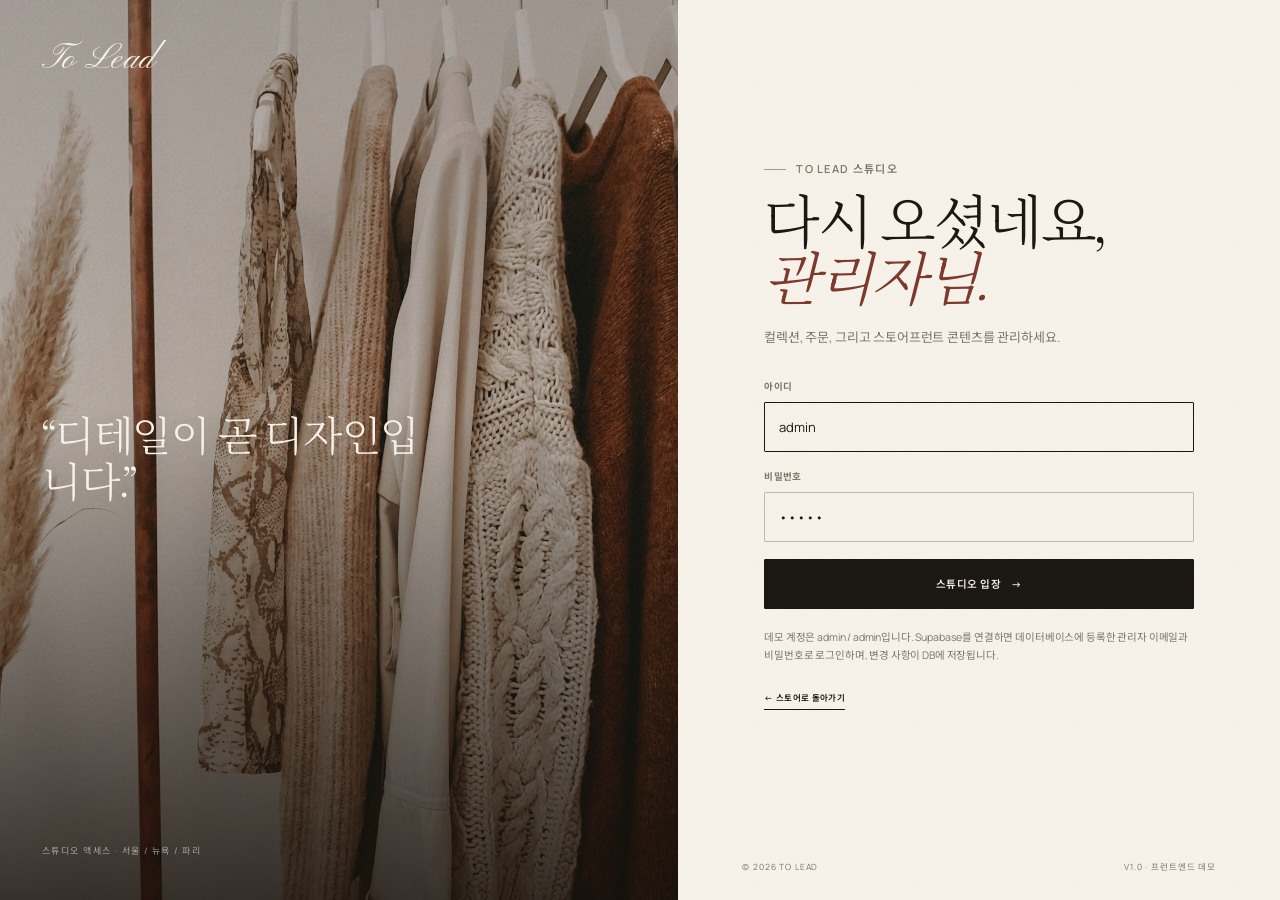
==== commit 5be4f2bf: "feat: add Supabase backend with admin write-through and customer purchase totals" ====
--- a/admin.html
+++ b/admin.html
@@ -44,7 +44,7 @@
           <p class="admin-login__error hide" data-login-error></p>
           <button class="btn btn--full" type="submit">스튜디오 입장 <span aria-hidden="true">→</span></button>
         </form>
-        <p class="admin-login__note">데모용 계정이 미리 입력되어 있습니다 (admin / admin). 모든 데이터는 이 브라우저에 저장됩니다.</p>
+        <p class="admin-login__note">데모 계정은 admin / admin입니다. Supabase를 연결하면 데이터베이스에 등록한 관리자 이메일과 비밀번호로 로그인하며, 변경 사항이 DB에 저장됩니다.</p>
         <a class="link-underline admin-login__back" href="index.html">← 스토어로 돌아가기</a>
       </div>
       <div class="admin-login__foot"><span>© <span data-year></span> To Lead</span><span>v1.0 · 프런트엔드 데모</span></div>
@@ -69,7 +69,7 @@
       <div class="admin-side__bottom">
         <div class="admin-side__tip">
           <span class="eyebrow eyebrow--light">스튜디오 노트</span>
-          <p>변경 사항은 이 브라우저에 즉시 저장되고 스토어프런트에 반영됩니다.</p>
+          <p>변경 사항은 즉시 저장되며, Supabase 연결 시 데이터베이스에도 기록됩니다.</p>
         </div>
         <a class="admin-side__link" href="index.html" target="_blank" rel="noopener" data-admin-store-link>스토어프런트 보기 <span aria-hidden="true">↗</span></a>
         <button class="admin-side__link" type="button" data-admin-signout>로그아웃</button>
@@ -106,6 +106,8 @@
 
   <div class="admin-toast-stack" data-admin-toasts role="status" aria-live="polite"></div>
 
+  <script src="assets/js/config.js"></script>
+  <script src="assets/js/backend.js"></script>
   <script src="assets/js/store.js"></script>
   <script src="assets/js/admin.js"></script>
 </body>
